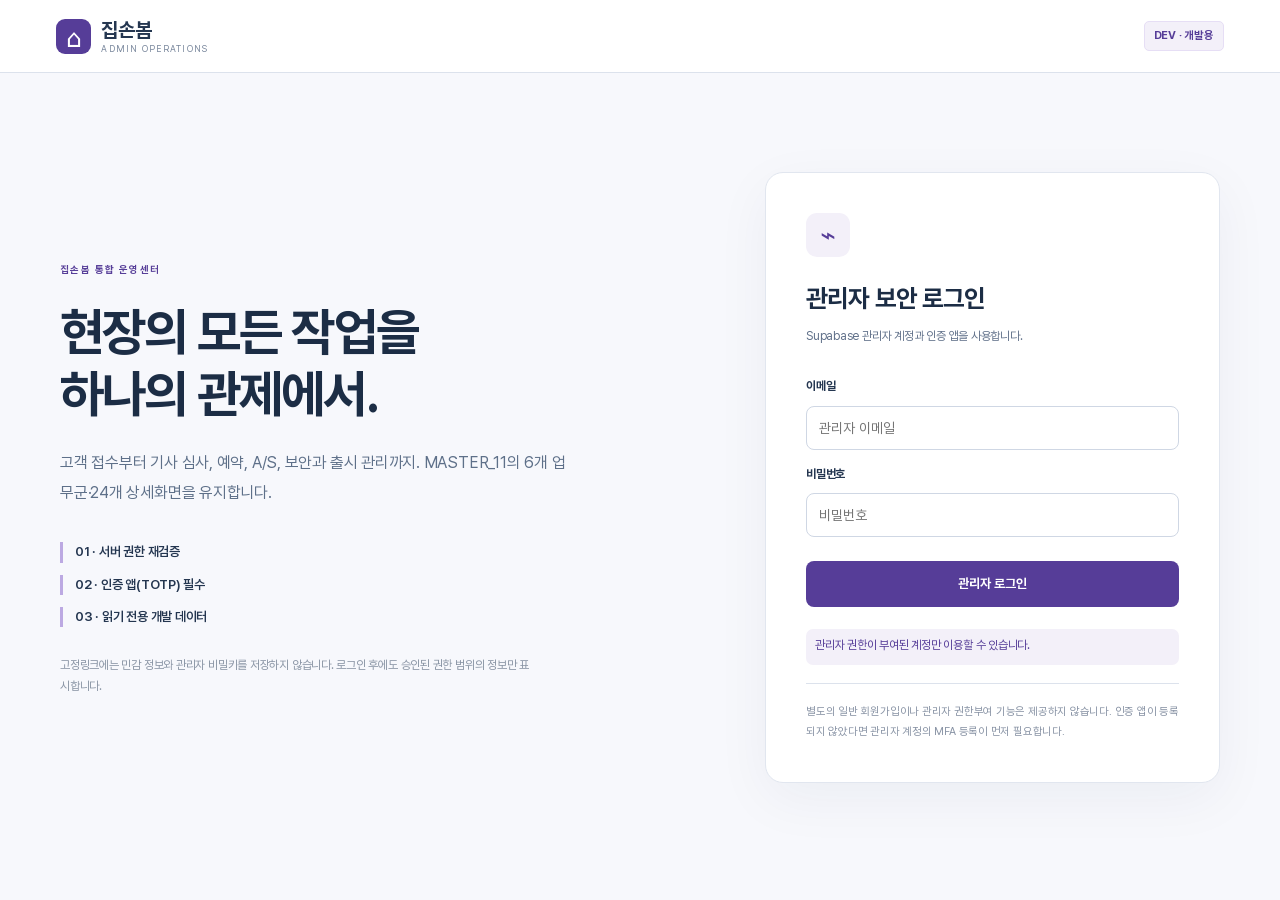
==== admin.html @ 1e0cdb65 "feat(work124): protected operational-task ledger and read-only official-price cash anomaly console o" ====
<!doctype html>
<html lang="ko">
<head>
 <meta charset="utf-8">
 <meta name="viewport" content="width=device-width,initial-scale=1,viewport-fit=cover">
 <meta name="theme-color" content="#1c2d45">
 <meta name="robots" content="noindex,nofollow,noarchive,nosnippet">
 <meta http-equiv="Content-Security-Policy" content="default-src 'none'; script-src 'self'; style-src 'self'; font-src 'self'; img-src 'self'; connect-src https://ohwkywomdqgcnptsnhwk.supabase.co; form-action 'self'; base-uri 'none'; object-src 'none'; frame-ancestors 'none'">
 <meta name="referrer" content="no-referrer">
 <title>집손봄 관리자 통합 관제 | 개발 환경</title>
 <link rel="stylesheet" href="./admin.css?v=work119-124-1">
 <script defer src="./admin.js?v=work119-124-1"></script>
</head>
<body>
 <header class="topbar">
  <a class="brand" href="./index.html#home" aria-label="집손봄 메인 홈페이지">
   <span class="brand-icon" aria-hidden="true">⌂</span>
   <span><strong>집손봄</strong><small>ADMIN OPERATIONS</small></span>
  </a>
  <div class="topbar-right">
   <span class="env">DEV · 개발용</span>
   <span id="session-label" class="session-label" hidden>인증된 관리자</span>
   <button id="logout" class="plain-btn" type="button" hidden>로그아웃</button>
  </div>
 </header>
 <main>
  <div class="auth-layout" id="auth-layout">
   <section class="auth-intro" aria-label="관리자 환경 소개">
    <span class="eyebrow">집손봄 통합 운영센터</span>
    <h1>현장의 모든 작업을<br>하나의 관제에서.</h1>
    <p>고객 접수부터 기사 심사, 예약, A/S, 보안과 출시 관리까지. MASTER_11의 6개 업무군·24개 상세화면을 유지합니다.</p>
    <div class="auth-feature">
     <span>01 · 서버 권한 재검증</span>
     <span>02 · 인증 앱(TOTP) 필수</span>
     <span>03 · 읽기 전용 개발 데이터</span>
    </div>
    <p class="auth-disclaimer">고정링크에는 민감 정보와 관리자 비밀키를 저장하지 않습니다. 로그인 후에도 승인된 권한 범위의 정보만 표시합니다.</p>
   </section>
   <section class="auth-card" aria-label="관리자 로그인">
    <div class="card-head">
     <div class="mini-icon" aria-hidden="true">⌁</div>
     <h2>관리자 보안 로그인</h2>
     <p>Supabase 관리자 계정과 인증 앱을 사용합니다.</p>
    </div>
    <form id="login-form" autocomplete="on">
     <label for="login-email">이메일</label>
     <input id="login-email" type="email" autocomplete="username" inputmode="email" maxlength="254" required placeholder="관리자 이메일">
     <label for="login-password">비밀번호</label>
     <input id="login-password" type="password" autocomplete="current-password" required minlength="1" placeholder="비밀번호">
     <button id="login-submit" class="primary-btn" type="submit">관리자 로그인</button>
    </form>
    <form id="mfa-form" hidden autocomplete="off">
     <h3>2단계 인증</h3>
     <p>등록된 인증 앱의 6자리 코드를 입력해주세요.</p>
     <label for="totp-code">인증번호</label>
     <input id="totp-code" type="text" inputmode="numeric" pattern="[0-9]{6}" maxlength="6" autocomplete="one-time-code" required placeholder="000000">
     <button id="mfa-submit" class="primary-btn" type="submit">인증하고 관제로 이동</button>
     <button id="mfa-cancel" class="plain-btn" type="button">로그인 취소</button>
    </form>
    <p id="auth-status" class="auth-status" role="status" aria-live="polite">관리자 권한이 부여된 계정만 이용할 수 있습니다.</p>
    <div class="auth-note">별도의 일반 회원가입이나 관리자 권한부여 기능은 제공하지 않습니다. 인증 앱이 등록되지 않았다면 관리자 계정의 MFA 등록이 먼저 필요합니다.</div>
   </section>
  </div>
  <div id="dashboard" class="dashboard" hidden aria-label="관리자 운영 관제">
   <aside class="sidebar">
    <div class="sidebar-head">
     <span class="eyebrow">MASTER_11 CONTROL</span>
     <h2>관리자 통합 관제</h2>
     <p>6개 업무군 · 24개 상세화면</p>
    </div>
    <nav id="screen-nav" aria-label="관리자 세부화면"></nav>
    <div class="sidebar-footer">개발용 · 실제 업무처리 미활성</div>
   </aside>
   <section class="workarea" aria-labelledby="workarea-title">
    <div class="workarea-head">
     <div>
      <span class="eyebrow">MANAGEMENT CONSOLE</span>
      <h1 id="workarea-title">통합 운영관제</h1>
      <p id="workarea-description">승인된 사용자에게만 읽기 전용 운영 요약을 제공합니다.</p>
     </div>
     <button id="refresh" type="button" class="plain-btn bordered">현황 새로고침</button>
    </div>
    <div id="dashboard-message" class="notice" role="status" aria-live="polite"></div>
    <div class="metric-grid" id="metrics" aria-label="DB 집계현황"></div>
    <section class="content-panel">
     <div class="panel-heading">
      <div><span class="eyebrow">DETAIL VIEW</span><h2 id="detail-title"></h2></div>
      <span class="state-tag">업무별 권한검사 · 읽기 전용</span>
     </div>
     <p id="detail-info"></p>
     <section class="records-panel" aria-label="선택한 관리자 업무의 상태목록">
      <div class="records-heading">
       <div><span class="eyebrow">SAFE STATUS LIST</span><h3>업무별 상태목록</h3></div>
       <span class="records-tag">DEV · 개인정보 비식별</span>
      </div>
      <p class="records-disclaimer">최대 15건씩 조회합니다. 이름·전화·주소·기사 식별자·민감 서류는 표시하지 않습니다. 접수·승인·환불·결제 처리 기능은 아직 연결되지 않았습니다.</p>
      <p id="records-state" class="records-state" role="status" aria-live="polite">관리자 업무목록을 불러올 수 있는지 확인하고 있습니다.</p>
      <div id="records-list" class="records-list" aria-label="업무 상태 목록"></div>
      <div class="records-pagination">
       <button id="records-prev" class="plain-btn bordered" type="button" disabled>이전</button>
       <span id="records-page" aria-live="polite">0건</span>
       <button id="records-next" class="plain-btn bordered" type="button" disabled>다음</button>
      </div>
     </section>
     <section id="operation-console" class="operations-console" aria-label="보호된 관리자 운영업무" hidden>
      <div class="ops-heading"><div><span class="eyebrow">WORK120 · OPERATION_TASKS</span><h3>관리자 업무처리 원장</h3></div><span class="state-tag">원업무 별도</span></div>
      <p class="ops-hint">관리자 MFA와 업무권한이 확인된 경우에만 처리할 업무가 나타납니다. 업무 처리완료는 고객 접수 게시, 기사 승인, 예약 변경이나 결제 완료를 의미하지 않습니다.</p>
      <p id="ops-status" class="records-state" role="status" aria-live="polite">관리자 인증 후 원장 조회</p>
      <div id="ops-items" class="ops-items"></div>
     </section>
     <section id="finance-console" class="operations-console" aria-label="기사 캐시 무결성" hidden>
      <div class="ops-heading"><div><span class="eyebrow">WORK123 · DEV_VIRTUAL</span><h3>공식단가 10% · 캐시 이상거래 점검</h3></div><span class="state-tag">실 PG 비활성</span></div>
      <p class="ops-hint">기사 견적금액이 아닌 공식 수리단가의 10%를 기준으로 개발 DB의 예약·보류·환불 요청을 조회합니다. 이 결과는 실제 PG 대사·법률·세무 검증 또는 실거래 증거가 아닙니다.</p>
      <p id="finance-status" class="records-state" role="status" aria-live="polite">승인된 재무 권한 필요</p>
      <div id="finance-items" class="finance-items"></div>
     </section>
     <div id="detail-safety" class="detail-safety"></div>
    </section>
    <footer class="work-footer">실제 업무수정·금전거래·고객연락·기사 승인은 제공하지 않습니다. 전체 24개 화면의 업무기능 완전 연동과 실계정 E2E는 추가 검증이 필요합니다.</footer>
   </section>
  </div>
 </main>
</body>
</html>
---- admin.css ----
@font-face{font-family:JSB;src:url("./assets/Pretendard-Regular.subset.woff2") format("woff2");font-weight:400;font-display:swap}
@font-face{font-family:JSB;src:url("./assets/Pretendard-SemiBold.subset.woff2") format("woff2");font-weight:600;font-display:swap}
@font-face{font-family:JSB;src:url("./assets/Pretendard-Bold.subset.woff2") format("woff2");font-weight:700;font-display:swap}
:root{color-scheme:light;--navy:#1c2d45;--ink:#243650;--secondary:#61718a;--purple:#563d98;--purple-hover:#44317f;--line:#dce2ec;--bg:#f7f8fc;--white:#fff;--pale:#f3f0f9;--green:#176c58}
*{box-sizing:border-box}html{font-family:JSB,system-ui,"Apple SD Gothic Neo",sans-serif;scroll-behavior:smooth;-webkit-text-size-adjust:100%}body{margin:0;min-width:320px;background:var(--bg);color:var(--ink);line-height:1.55;font-size:14px;letter-spacing:-.016em;-webkit-font-smoothing:antialiased}button,input{font:inherit}button{cursor:pointer}button:disabled{cursor:wait;opacity:.56}a{color:inherit;text-decoration:none}a:focus-visible,button:focus-visible,input:focus-visible{outline:3px solid #9b84ce;outline-offset:3px}h1,h2,h3,p{margin:0}h1,h2,h3{letter-spacing:-.035em;color:var(--navy)}[hidden]{display:none!important}
.topbar{position:relative;z-index:2;display:flex;align-items:center;justify-content:space-between;min-height:73px;padding:12px clamp(18px,4.4vw,62px);background:var(--white);border-bottom:1px solid var(--line);gap:14px}.brand{display:flex;align-items:center;gap:10px}.brand-icon{width:35px;height:35px;display:grid;place-items:center;border-radius:9px;background:var(--purple);color:#fff;font-size:25px}.brand span:last-child{display:flex;flex-direction:column;line-height:1.1;gap:3px}.brand strong{font-size:20px;font-weight:700}.brand small{font-size:9px;letter-spacing:.14em;color:#77859b}.topbar-right{display:flex;align-items:center;gap:16px}.env{background:var(--pale);border:1px solid #e6def5;color:var(--purple);border-radius:5px;font-size:11px;padding:5px 9px;font-weight:700}.session-label{font-size:12px;color:var(--secondary)}.plain-btn{border:0;background:transparent;color:var(--navy);padding:9px 11px;font-weight:600;border-radius:7px}.plain-btn:hover{background:var(--pale)}.bordered{border:1px solid var(--line);background:white}
.auth-layout{width:min(1160px,calc(100% - 48px));min-height:calc(100svh - 73px);margin:0 auto;display:grid;grid-template-columns:minmax(0,1.15fr) minmax(350px,.85fr);gap:clamp(42px,7vw,110px);align-items:center;padding:62px 0 80px}.eyebrow{font-size:10px;color:var(--purple);font-weight:700;letter-spacing:.14em}.auth-intro h1{font-size:clamp(34px,4vw,55px);line-height:1.22;margin-top:21px;margin-bottom:22px}.auth-intro>p{font-size:16px;color:#5e7089;max-width:510px;line-height:1.9}.auth-feature{margin:34px 0 28px;display:grid;gap:12px}.auth-feature span{border-left:3px solid #bca9e2;padding-left:12px;font-size:13px;font-weight:600}.auth-intro .auth-disclaimer{font-size:12px;line-height:1.75;color:#8994a4;max-width:475px}.auth-card{background:#fff;border:1px solid #e1e6ef;border-radius:18px;padding:clamp(24px,3.2vw,40px);box-shadow:0 16px 55px rgba(28,45,69,.05)}.mini-icon{width:44px;height:44px;background:var(--pale);border-radius:11px;color:var(--purple);font-size:26px;display:grid;place-items:center;margin-bottom:22px}.card-head h2{font-size:25px}.card-head p{font-size:12px;color:var(--secondary);margin:9px 0 27px}.auth-card form{display:grid;gap:10px}.auth-card form label{font-size:12px;font-weight:700;margin-top:5px}.auth-card input{width:100%;border:1px solid #cfd7e4;border-radius:8px;height:44px;padding:0 12px;font-size:14px;min-width:0}.auth-card input:focus{border-color:var(--purple);outline:3px solid #efe7fa}.primary-btn{height:46px;border:0;background:var(--purple);color:white;border-radius:8px;font-size:13px;font-weight:700;margin-top:14px}.primary-btn:hover{background:var(--purple-hover)}#mfa-form h3{margin:3px 0 2px;font-size:18px}#mfa-form p{color:var(--secondary);font-size:12px;margin-bottom:8px}.auth-status{min-height:36px;font-size:12px;color:var(--purple);margin-top:22px;border-radius:7px;padding:7px 9px;background:var(--pale);line-height:1.5}.auth-status[data-error=true]{background:#fff2f0;color:#9a3736}.auth-note{border-top:1px solid var(--line);color:#8691a3;font-size:11px;line-height:1.8;margin-top:18px;padding-top:18px}
.dashboard{display:grid;grid-template-columns:262px minmax(0,1fr);min-height:calc(100svh - 73px)}.sidebar{background:#fff;border-right:1px solid var(--line);padding:24px 15px;min-height:0}.sidebar-head{padding:0 10px 18px;border-bottom:1px solid var(--line)}.sidebar-head h2{font-size:18px;margin:6px 0}.sidebar-head p{font-size:11px;color:var(--secondary)}.nav-group{border-bottom:1px solid #eef0f4;padding:13px 0}.nav-group h3{padding:0 10px 9px;font-size:11px;line-height:1.45;font-weight:700;color:#627189}.nav-link{width:100%;text-align:left;display:flex;align-items:center;gap:10px;border:0;background:transparent;color:#52617a;border-radius:7px;padding:9px 10px;font-weight:600;font-size:12px}.nav-link:hover{background:#f8f6fc}.nav-link[aria-current=page]{background:var(--pale);color:var(--purple)}.nav-count{font-size:10px;color:#929caf;font-variant-numeric:tabular-nums}.sidebar-footer{font-size:11px;color:#8c98a9;padding:23px 10px}.workarea{min-width:0;padding:clamp(21px,3vw,40px);max-width:1400px;width:100%;margin:0 auto}.workarea-head{display:flex;justify-content:space-between;align-items:center;gap:16px}.workarea-head h1{font-size:clamp(24px,2.4vw,32px);margin:6px 0}.workarea-head p{font-size:12px;color:var(--secondary)}.notice{border:1px solid #ddd4f3;background:#f6f2ff;color:#594b80;padding:12px 16px;border-radius:10px;margin:23px 0;font-size:12px;line-height:1.6}.metric-grid{display:grid;grid-template-columns:repeat(3,minmax(0,1fr));gap:14px;margin-bottom:25px}.metric{background:#fff;border:1px solid var(--line);border-radius:12px;min-height:118px;padding:21px}.metric-label{font-size:12px;color:var(--secondary);margin-bottom:14px}.metric-value{font-variant-numeric:tabular-nums;font-size:30px;line-height:1;color:var(--navy);font-weight:700}.metric-note{font-size:10px;color:#8b98a9;margin-top:10px}
.loading-message,.metric-empty{background:#fff;border:1px dashed #c8cde2;border-radius:10px;color:#59687f;padding:24px 20px;min-height:90px;display:flex;align-items:center;font-size:13px;grid-column:1/-1}.metric-empty{color:#854b37;background:#fff9f7;border-color:#efddd7}.nav-link[aria-current=page]{box-shadow:inset 3px 0 0 var(--purple)}.content-panel{background:white;border:1px solid var(--line);border-radius:12px;padding:25px}.panel-heading{display:flex;align-items:center;justify-content:space-between;gap:16px}.panel-heading h2{font-size:20px;margin:5px 0 16px}.state-tag{font-size:11px;color:var(--green);border:1px solid #bbd5ce;background:#eff7f4;padding:5px 10px;border-radius:100px;font-weight:700}.content-panel>p{font-size:13px;line-height:1.8;color:#607089}.detail-safety{border-top:1px solid #edf0f6;margin-top:23px;padding-top:17px;color:#8b96a7;font-size:12px;line-height:1.7}.work-footer{font-size:11px;color:#8b98aa;line-height:1.8;margin:22px 0}
@media(max-width:1040px){.dashboard{grid-template-columns:216px 1fr}.sidebar{padding:20px 10px}.workarea{padding:22px}.metric-grid{grid-template-columns:repeat(2,minmax(0,1fr))}}
@media(max-width:760px){.topbar{min-height:65px;padding:9px 16px}.brand small{display:none}.session-label{display:none}.auth-layout{min-height:0;grid-template-columns:1fr;padding:40px 0 60px;width:min(520px,calc(100% - 34px));gap:30px}.auth-intro h1{font-size:32px;margin:12px 0}.auth-intro>p{font-size:13px}.auth-feature{display:none}.auth-intro .auth-disclaimer{display:none}.auth-card{padding:23px}.dashboard{display:block}.sidebar{border-right:0;border-bottom:1px solid var(--line);padding:16px}.sidebar-head{padding:0 2px 11px}.sidebar-head h2{font-size:16px}.sidebar-footer{display:none}#screen-nav{display:flex;overflow-x:auto;gap:14px;padding-top:8px;scrollbar-width:thin}.nav-group{min-width:200px;max-width:220px;flex:0 0 auto;padding:6px 0;border:0}.nav-link{font-size:11px;padding:6px 7px}.nav-group h3{font-size:10px;padding:0 7px 6px}.workarea{padding:18px 16px}.workarea-head h1{font-size:24px}.workarea-head{align-items:flex-start}.workarea-head>.bordered{font-size:11px;white-space:nowrap;padding:9px}.metric-grid{gap:9px}.metric{padding:16px;min-height:100px}.metric-value{font-size:24px}.content-panel{padding:20px}}
@media(max-width:380px){.topbar-right{gap:5px}.brand strong{font-size:17px}.auth-layout{width:calc(100% - 24px)}.metric-grid{grid-template-columns:1fr 1fr}.workarea-head{display:block}.workarea-head>.bordered{margin-top:13px}}
@media(prefers-reduced-motion:reduce){html{scroll-behavior:auto}}

/* WORK113~118: compact worklist states, actionable only after separate server grants. */
.records-panel{margin-top:22px;padding-top:22px;border-top:1px solid #edf0f6;min-width:0}
.records-heading{display:flex;align-items:center;justify-content:space-between;gap:12px}
.records-heading h3{font-size:18px;margin:5px 0 2px}
.records-tag{border:1px solid #d7ccef;border-radius:999px;background:#f5f1fa;color:var(--purple);padding:6px 9px;font-weight:700;font-size:10px;white-space:nowrap}
.records-disclaimer{font-size:11px;color:#67778e;line-height:1.8;margin:8px 0 17px}
.records-state{min-height:24px;font-size:12px;color:#65758b;margin:0 0 12px;line-height:1.6}
.records-state[data-error=true]{color:#9b3e37}
.records-list{display:grid;gap:9px;min-width:0}
.record-item{display:grid;grid-template-columns:minmax(0,1fr) auto;align-items:start;gap:8px 16px;padding:14px 15px;border:1px solid #e3e8f0;background:#fff;border-radius:9px;min-width:0}
.record-title{font-size:13px;font-weight:700;color:var(--navy);overflow-wrap:anywhere}
.record-meta{font-size:11px;color:#6a7a90;line-height:1.6;overflow-wrap:anywhere}
.record-status{color:#4c5980;border:1px solid #e5e9f1;border-radius:5px;background:#f8fafc;padding:4px 8px;font-size:11px;white-space:normal;text-align:center;max-width:140px;overflow-wrap:anywhere}
.record-amount{font-variant-numeric:tabular-nums;font-size:12px;font-weight:700;color:var(--navy);text-align:right}
.records-pagination{display:flex;align-items:center;justify-content:flex-end;gap:10px;margin-top:16px}
.records-pagination>span{color:#55677e;font-size:12px;min-width:70px;text-align:center;font-variant-numeric:tabular-nums}
.records-pagination .plain-btn{font-size:11px;padding:7px 11px}
.records-empty{padding:25px 12px;border:1px dashed #d0d8e4;border-radius:9px;color:#687891;text-align:center;background:#fafbfe;font-size:12px}
@media(max-width:760px){.records-heading{align-items:flex-start}.records-heading h3{font-size:16px}.records-tag{white-space:normal;text-align:right}.records-panel{margin-top:18px}.record-item{padding:13px;gap:7px}.records-pagination{justify-content:space-between}}
@media(max-width:380px){.record-item{grid-template-columns:1fr}.record-status{max-width:100%;justify-self:start}.record-amount{text-align:left}}
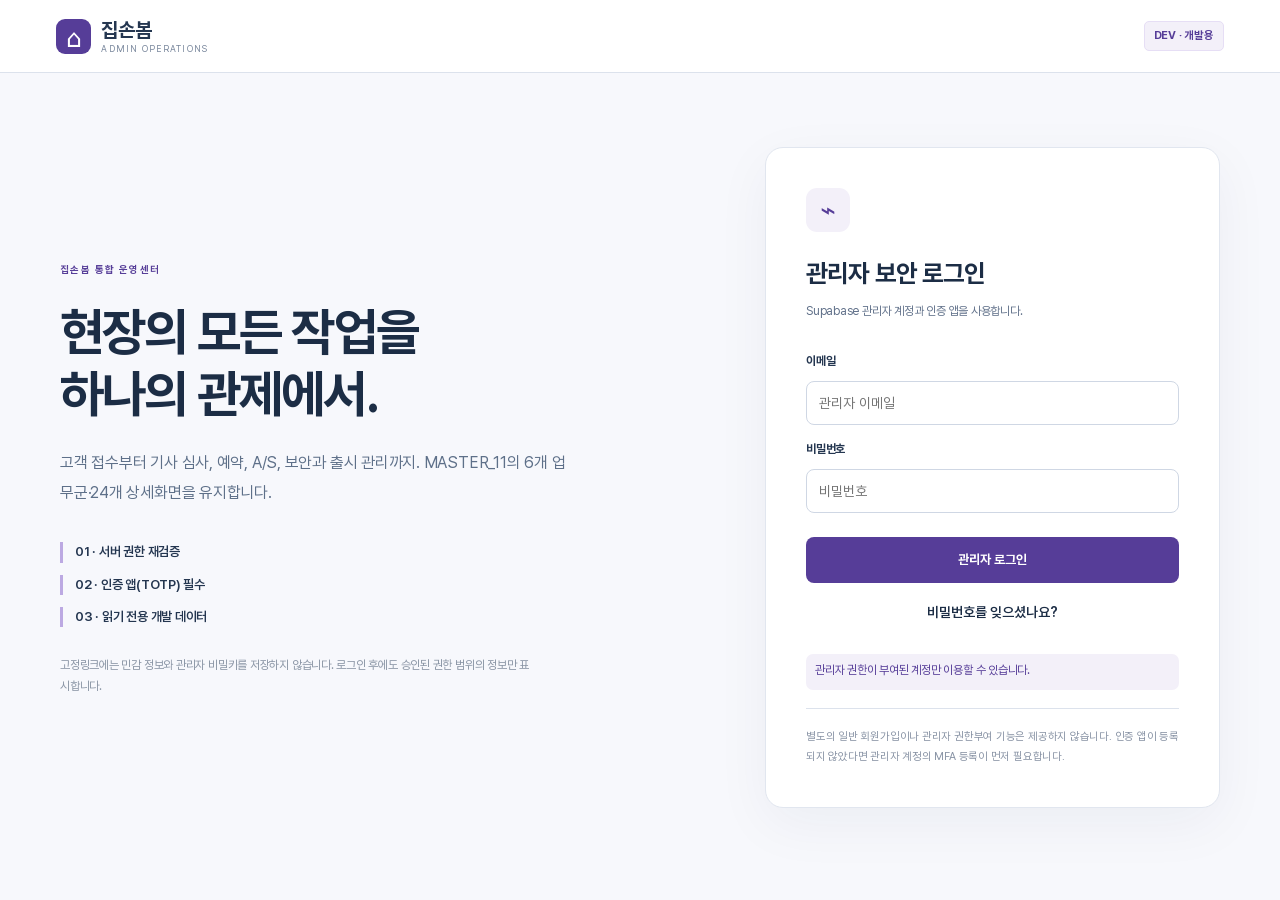
==== commit df838b48: "feat(work161): add secure account-owned password recovery forms to fixed admin URL" ====
--- a/admin.html
+++ b/admin.html
@@ -5,11 +5,11 @@
  <meta name="viewport" content="width=device-width,initial-scale=1,viewport-fit=cover">
  <meta name="theme-color" content="#1c2d45">
  <meta name="robots" content="noindex,nofollow,noarchive,nosnippet">
- <meta http-equiv="Content-Security-Policy" content="default-src 'none'; script-src 'self'; style-src 'self'; font-src 'self'; img-src 'self'; connect-src https://ohwkywomdqgcnptsnhwk.supabase.co; form-action 'self'; base-uri 'none'; object-src 'none'; frame-ancestors 'none'">
+ <meta http-equiv="Content-Security-Policy" content="default-src 'none'; script-src 'self'; style-src 'self'; font-src 'self'; img-src 'self' data:; connect-src https://ohwkywomdqgcnptsnhwk.supabase.co; form-action 'self'; base-uri 'none'; object-src 'none'; frame-ancestors 'none'">
  <meta name="referrer" content="no-referrer">
  <title>집손봄 관리자 통합 관제 | 개발 환경</title>
- <link rel="stylesheet" href="./admin.css?v=work119-124-1">
- <script defer src="./admin.js?v=work119-124-1"></script>
+ <link rel="stylesheet" href="./admin.css?v=work161-fixed-1">
+ <script defer src="./admin.js?v=work161-fixed-1"></script>
 </head>
 <body>
  <header class="topbar">
@@ -48,6 +48,25 @@
      <label for="login-password">비밀번호</label>
      <input id="login-password" type="password" autocomplete="current-password" required minlength="1" placeholder="비밀번호">
      <button id="login-submit" class="primary-btn" type="submit">관리자 로그인</button>
+     <button id="forgot-password" class="plain-btn" type="button">비밀번호를 잊으셨나요?</button>
+    </form>
+    <form id="reset-request-form" hidden autocomplete="off">
+     <h3>관리자 비밀번호 재설정</h3>
+     <p>가입한 이메일로 본인확인 링크를 받습니다. 임시 비밀번호를 채팅이나 이메일 본문에 보내지 않습니다.</p>
+     <label for="reset-email">계정 이메일</label>
+     <input id="reset-email" type="email" autocomplete="username" inputmode="email" maxlength="254" required placeholder="등록된 이메일">
+     <button id="reset-request-submit" class="primary-btn" type="submit">비밀번호 재설정 이메일 받기</button>
+     <button id="reset-request-cancel" class="plain-btn" type="button">로그인으로 돌아가기</button>
+    </form>
+    <form id="reset-confirm-form" hidden autocomplete="off">
+     <h3>새 비밀번호 설정</h3>
+     <p>본인확인 링크에서만 표시됩니다. 12자 이상으로 설정하세요. 비밀번호를 서버 이외에 보관하지 않습니다.</p>
+     <label for="reset-password">새 비밀번호</label>
+     <input id="reset-password" type="password" autocomplete="new-password" minlength="12" maxlength="128" required>
+     <label for="reset-password-repeat">새 비밀번호 확인</label>
+     <input id="reset-password-repeat" type="password" autocomplete="new-password" minlength="12" maxlength="128" required>
+     <button id="reset-confirm-submit" class="primary-btn" type="submit">새 비밀번호 저장</button>
+     <button id="reset-confirm-cancel" class="plain-btn" type="button">재설정 취소</button>
     </form>
     <form id="mfa-form" hidden autocomplete="off">
      <h3>2단계 인증</h3>
@@ -56,6 +75,19 @@
      <input id="totp-code" type="text" inputmode="numeric" pattern="[0-9]{6}" maxlength="6" autocomplete="one-time-code" required placeholder="000000">
      <button id="mfa-submit" class="primary-btn" type="submit">인증하고 관제로 이동</button>
      <button id="mfa-cancel" class="plain-btn" type="button">로그인 취소</button>
+    </form>
+    <form id="enroll-form" hidden autocomplete="off">
+     <h3>인증 앱 최초 등록</h3>
+     <p>등록된 인증 앱이 없습니다. Google Authenticator 등 인증 앱으로 QR을 등록하세요. 앱 등록과 관리자 권한 부여는 별개입니다.</p>
+     <button id="enroll-start" class="primary-btn" type="button">인증 앱 QR 생성</button>
+     <div id="enroll-qr-wrap" hidden>
+      <img id="enroll-qr" class="mfa-qr" alt="현재 계정의 TOTP 등록용 QR">
+      <p class="enroll-warning">QR에는 인증 비밀정보가 포함됩니다. 화면을 다른 사람과 공유하지 마세요.</p>
+      <label for="enroll-code">인증 앱의 6자리 번호</label>
+      <input id="enroll-code" type="text" inputmode="numeric" maxlength="6" pattern="[0-9]{6}" autocomplete="one-time-code" required placeholder="000000">
+      <button id="enroll-verify" class="primary-btn" type="submit">등록 확인</button>
+     </div>
+     <button id="enroll-cancel" class="plain-btn" type="button">등록 취소</button>
     </form>
     <p id="auth-status" class="auth-status" role="status" aria-live="polite">관리자 권한이 부여된 계정만 이용할 수 있습니다.</p>
     <div class="auth-note">별도의 일반 회원가입이나 관리자 권한부여 기능은 제공하지 않습니다. 인증 앱이 등록되지 않았다면 관리자 계정의 MFA 등록이 먼저 필요합니다.</div>
@@ -108,6 +140,12 @@
       <p id="ops-status" class="records-state" role="status" aria-live="polite">관리자 인증 후 원장 조회</p>
       <div id="ops-items" class="ops-items"></div>
      </section>
+     <section id="provider-console" class="operations-console" aria-label="수리업체·소속기사·예약 연결 검토" hidden>
+      <div class="ops-heading"><div><span class="eyebrow">WORK122 · COMPANY / MEMBER RELATIONS</span><h3>수리업체·소속기사·확정예약 연결 현황</h3></div><span class="state-tag">보호된 개발용 조회</span></div>
+      <p class="ops-hint">기존 업체 등록, 소속기사 초대·수락, 서류 검증, 지역, 예약 연결 현황만 조회합니다. 사업자등록번호·대표자 이름·기사 식별자는 표시하지 않습니다. 실제 기사배정·업체 승인·예약 변경은 비활성입니다.</p>
+      <p id="provider-status" class="records-state" role="status" aria-live="polite">관리자 인증 및 업체관리 권한 필요</p>
+      <div id="provider-items" class="finance-items"></div>
+     </section>
      <section id="finance-console" class="operations-console" aria-label="기사 캐시 무결성" hidden>
       <div class="ops-heading"><div><span class="eyebrow">WORK123 · DEV_VIRTUAL</span><h3>공식단가 10% · 캐시 이상거래 점검</h3></div><span class="state-tag">실 PG 비활성</span></div>
       <p class="ops-hint">기사 견적금액이 아닌 공식 수리단가의 10%를 기준으로 개발 DB의 예약·보류·환불 요청을 조회합니다. 이 결과는 실제 PG 대사·법률·세무 검증 또는 실거래 증거가 아닙니다.</p>
--- a/admin.css
+++ b/admin.css
@@ -32,3 +32,42 @@
 .records-empty{padding:25px 12px;border:1px dashed #d0d8e4;border-radius:9px;color:#687891;text-align:center;background:#fafbfe;font-size:12px}
 @media(max-width:760px){.records-heading{align-items:flex-start}.records-heading h3{font-size:16px}.records-tag{white-space:normal;text-align:right}.records-panel{margin-top:18px}.record-item{padding:13px;gap:7px}.records-pagination{justify-content:space-between}}
 @media(max-width:380px){.record-item{grid-template-columns:1fr}.record-status{max-width:100%;justify-self:start}.record-amount{text-align:left}}
+
+/* WORK119-124: private, role-scoped operation task and finance diagnostic */
+.operations-console{margin-top:23px;border-top:1px solid #e4e9f2;padding-top:22px;min-width:0}
+.ops-heading{display:flex;align-items:center;justify-content:space-between;gap:12px}
+.ops-heading h3{font-size:18px;margin:5px 0 2px}
+.ops-hint{font-size:12px;line-height:1.75;color:#64758b;margin:11px 0 17px}
+.ops-items{display:grid;gap:12px}
+.ops-item{background:#fbfcfe;border:1px solid #dce3ed;border-radius:10px;padding:15px;display:grid;gap:11px}
+.ops-item-top{display:flex;justify-content:space-between;gap:13px;flex-wrap:wrap}
+.ops-item-title{font-weight:700;font-size:13px;color:var(--navy)}
+.ops-item-sub{font-size:11px;color:#758298;line-height:1.7;margin-top:4px;overflow-wrap:anywhere}
+.ops-item-status{font-size:11px;font-weight:700;color:#543e88;border:1px solid #dfd5f4;background:#f8f4ff;border-radius:5px;padding:4px 8px}
+.ops-controls{display:flex;gap:7px;align-items:center;flex-wrap:wrap}
+.ops-controls button{border-radius:7px;border:1px solid #c8badf;color:#4e3981;padding:8px 12px;background:white;font-size:12px;font-weight:700}
+.ops-controls button:hover{background:#f2eef8}
+.ops-controls button:disabled{opacity:.55;cursor:not-allowed}
+.ops-resolve-form{display:grid;gap:8px;border-top:1px dashed #d5dbe7;padding-top:13px}
+.ops-resolve-form label{font-size:11px;font-weight:700;color:#54627c}
+.ops-resolve-form input{height:38px;padding:8px 10px;border-radius:7px;border:1px solid #c9d3e1;font-size:12px;width:100%;background:#fff}
+.ops-resolve-form .ops-confirm{justify-self:start;background:var(--purple);color:white;border:0;border-radius:7px;padding:10px 15px;font-weight:700;font-size:12px}
+.ops-fail{color:#a33f39;font-size:12px}
+.finance-items{display:grid;grid-template-columns:repeat(3,minmax(0,1fr));gap:10px}
+.finance-item{border:1px solid #e2e6ed;background:#fff;border-radius:9px;padding:15px}
+.finance-label{font-size:11px;color:#697992;margin-bottom:11px;line-height:1.6}
+.finance-count{font-size:23px;font-weight:700;font-variant-numeric:tabular-nums;color:var(--navy)}
+.ops-empty{border:1px dashed #d5dae6;border-radius:9px;padding:20px;color:#64728b;font-size:12px;background:#fafbfe}
+@media(max-width:1040px){.finance-items{grid-template-columns:repeat(2,minmax(0,1fr))}}
+@media(max-width:760px){.finance-items{grid-template-columns:repeat(2,minmax(0,1fr))}.ops-heading h3{font-size:16px}}
+@media(max-width:380px){.finance-items{grid-template-columns:1fr}}
+
+/* WORK160 - account-owned MFA enrollment panel. */
+#enroll-form{display:grid;gap:12px;margin-top:18px}
+#enroll-form[hidden],#enroll-qr-wrap[hidden]{display:none}
+#enroll-qr-wrap{display:grid;gap:10px}
+#enroll-form h3{margin:0;color:var(--navy)}
+#enroll-form p{line-height:1.65;font-size:12px;color:#6c768a}
+#enroll-form button{max-width:100%}
+.mfa-qr{display:block;width:min(225px,100%);height:auto;max-height:250px;object-fit:contain;margin:10px auto;border:1px solid #dfd7f1;background:white;padding:12px;border-radius:9px}
+#enroll-form .enroll-warning{font-size:12px;color:#735e86;background:#f8f4ff;border:1px solid #e8def6;border-radius:8px;padding:10px}
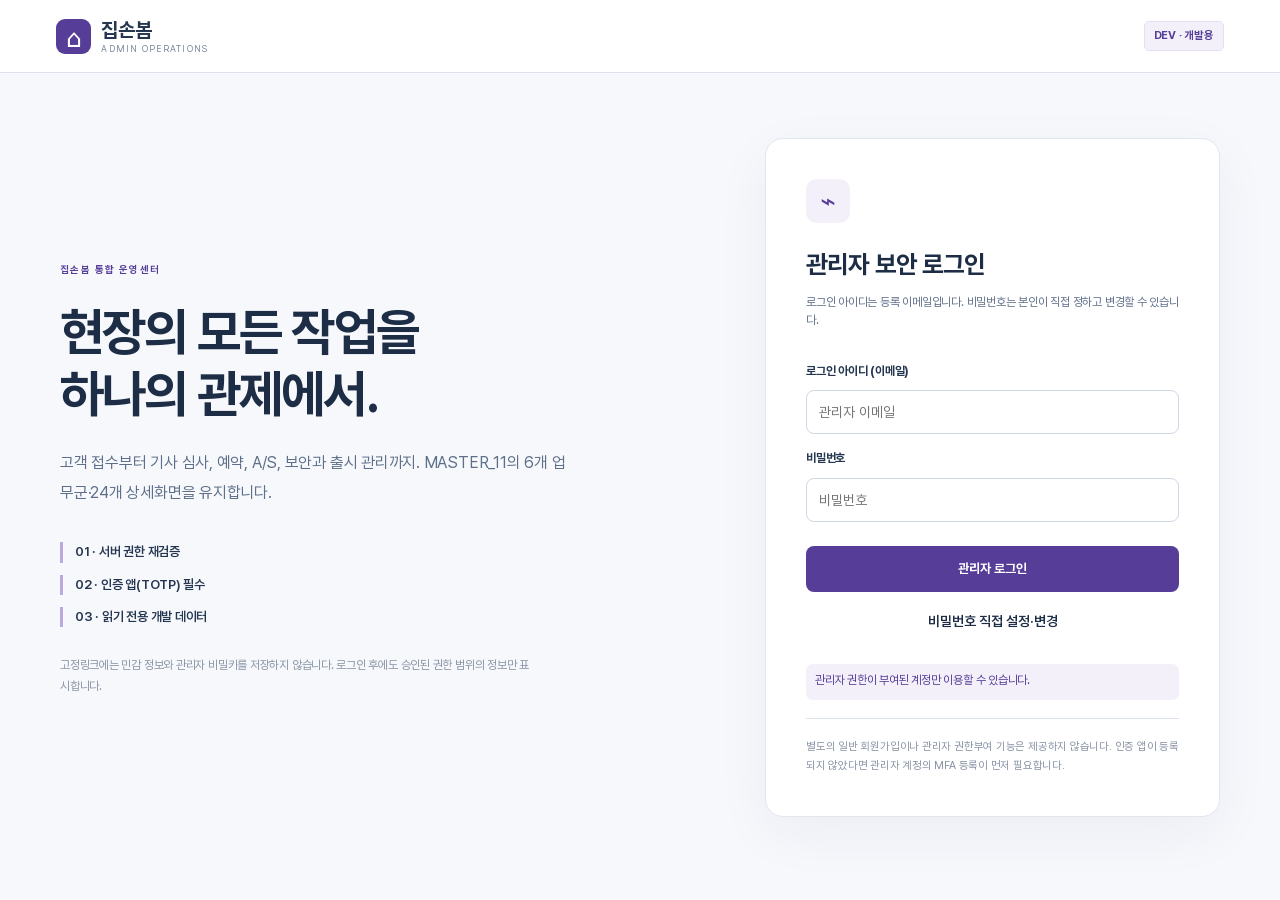
==== commit bf7d96fd: "feat(work163): make self-selected admin email ID and password setup explicit on fixed login" ====
--- a/admin.html
+++ b/admin.html
@@ -9,7 +9,7 @@
  <meta name="referrer" content="no-referrer">
  <title>집손봄 관리자 통합 관제 | 개발 환경</title>
  <link rel="stylesheet" href="./admin.css?v=work161-fixed-1">
- <script defer src="./admin.js?v=work161-fixed-1"></script>
+ <script defer src="./admin.js?v=work162-login-mfa-405-1"></script>
 </head>
 <body>
  <header class="topbar">
@@ -40,19 +40,19 @@
     <div class="card-head">
      <div class="mini-icon" aria-hidden="true">⌁</div>
      <h2>관리자 보안 로그인</h2>
-     <p>Supabase 관리자 계정과 인증 앱을 사용합니다.</p>
+     <p>로그인 아이디는 등록 이메일입니다. 비밀번호는 본인이 직접 정하고 변경할 수 있습니다.</p>
     </div>
     <form id="login-form" autocomplete="on">
-     <label for="login-email">이메일</label>
+     <label for="login-email">로그인 아이디 (이메일)</label>
      <input id="login-email" type="email" autocomplete="username" inputmode="email" maxlength="254" required placeholder="관리자 이메일">
      <label for="login-password">비밀번호</label>
      <input id="login-password" type="password" autocomplete="current-password" required minlength="1" placeholder="비밀번호">
      <button id="login-submit" class="primary-btn" type="submit">관리자 로그인</button>
-     <button id="forgot-password" class="plain-btn" type="button">비밀번호를 잊으셨나요?</button>
+     <button id="forgot-password" class="plain-btn" type="button">비밀번호 직접 설정·변경</button>
     </form>
     <form id="reset-request-form" hidden autocomplete="off">
-     <h3>관리자 비밀번호 재설정</h3>
-     <p>가입한 이메일로 본인확인 링크를 받습니다. 임시 비밀번호를 채팅이나 이메일 본문에 보내지 않습니다.</p>
+     <h3>내 비밀번호 설정·변경</h3>
+     <p>등록 이메일로 본인확인 링크를 받은 후 원하는 비밀번호를 직접 지정할 수 있습니다. 비밀번호는 채팅에 보내지 마세요.</p>
      <label for="reset-email">계정 이메일</label>
      <input id="reset-email" type="email" autocomplete="username" inputmode="email" maxlength="254" required placeholder="등록된 이메일">
      <button id="reset-request-submit" class="primary-btn" type="submit">비밀번호 재설정 이메일 받기</button>
@@ -60,12 +60,15 @@
     </form>
     <form id="reset-confirm-form" hidden autocomplete="off">
      <h3>새 비밀번호 설정</h3>
-     <p>본인확인 링크에서만 표시됩니다. 12자 이상으로 설정하세요. 비밀번호를 서버 이외에 보관하지 않습니다.</p>
+     <p>원하는 비밀번호를 12자 이상 직접 입력하거나 아래 24자리 자동 생성 기능을 이용하세요. 이 화면은 본인확인 링크에서만 열립니다.</p>
      <label for="reset-password">새 비밀번호</label>
      <input id="reset-password" type="password" autocomplete="new-password" minlength="12" maxlength="128" required>
      <label for="reset-password-repeat">새 비밀번호 확인</label>
      <input id="reset-password-repeat" type="password" autocomplete="new-password" minlength="12" maxlength="128" required>
-     <button id="reset-confirm-submit" class="primary-btn" type="submit">새 비밀번호 저장</button>
+     <button id="reset-generate" class="plain-btn bordered" type="button">안전한 임시 비밀번호 자동 생성</button>
+     <button id="reset-copy" class="plain-btn bordered" type="button" hidden>생성한 비밀번호 복사</button>
+     <p id="reset-generated-note" class="recovery-note" role="status"></p>
+     <button id="reset-confirm-submit" class="primary-btn" type="submit">내 비밀번호 저장</button>
      <button id="reset-confirm-cancel" class="plain-btn" type="button">재설정 취소</button>
     </form>
     <form id="mfa-form" hidden autocomplete="off">
--- a/admin.css
+++ b/admin.css
@@ -71,3 +71,14 @@
 #enroll-form button{max-width:100%}
 .mfa-qr{display:block;width:min(225px,100%);height:auto;max-height:250px;object-fit:contain;margin:10px auto;border:1px solid #dfd7f1;background:white;padding:12px;border-radius:9px}
 #enroll-form .enroll-warning{font-size:12px;color:#735e86;background:#f8f4ff;border:1px solid #e8def6;border-radius:8px;padding:10px}
+
+
+/* WORK161 - password recovery remains isolated from administrator permissions. */
+#reset-request-form,#reset-confirm-form{display:grid;gap:11px;margin-top:16px}
+#reset-request-form[hidden],#reset-confirm-form[hidden],#reset-copy[hidden]{display:none}
+#reset-request-form h3,#reset-confirm-form h3{margin:0;font-weight:750;font-size:17px;color:var(--navy)}
+#reset-request-form p,#reset-confirm-form p{margin:0;color:var(--secondary);font-size:12px;line-height:1.65}
+#reset-request-form label,#reset-confirm-form label{font-size:12px;font-weight:700;color:var(--navy)}
+#reset-request-form input,#reset-confirm-form input{min-width:0;width:100%;border:1px solid #cbd4e4;border-radius:8px;padding:11px 12px;background:#fff;color:var(--navy)}
+#reset-request-form button,#reset-confirm-form button{width:100%;margin:2px 0}
+#reset-confirm-form .recovery-note{color:#63468f;font-size:12px;line-height:1.6}
